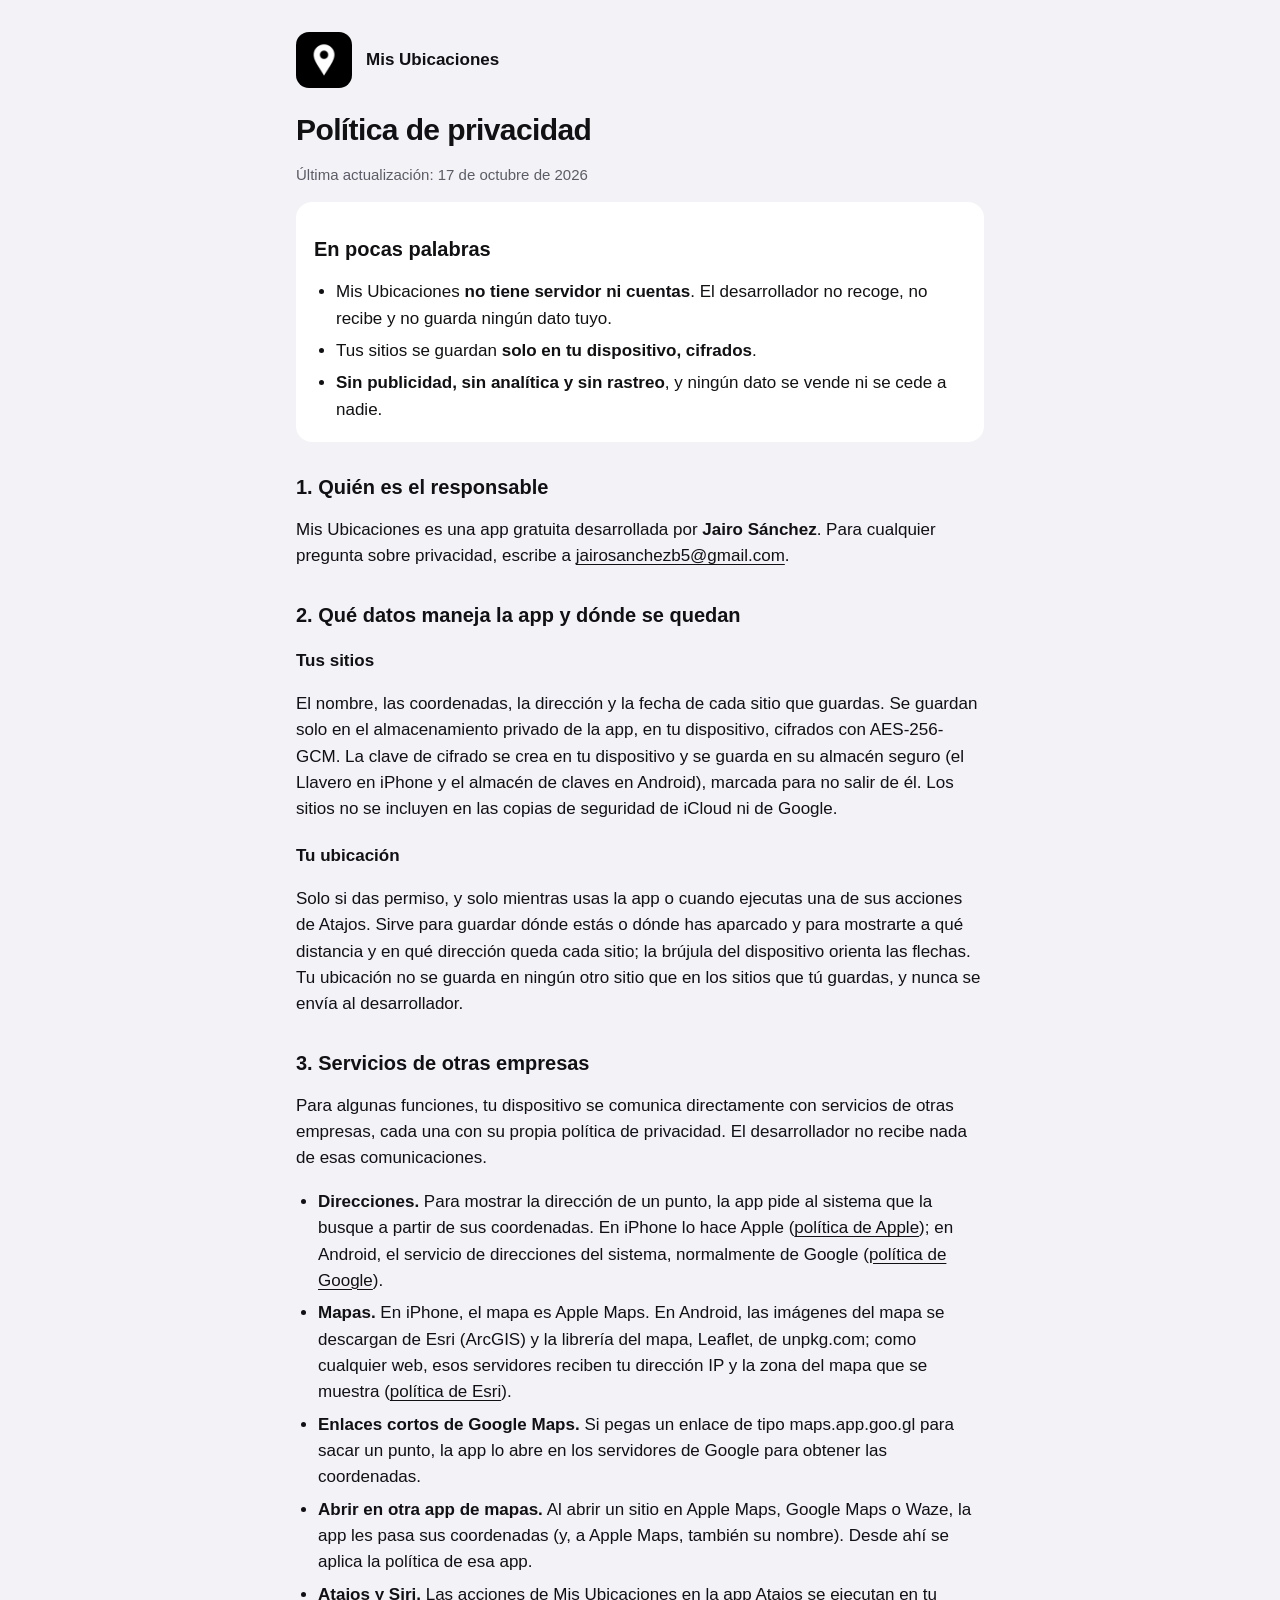
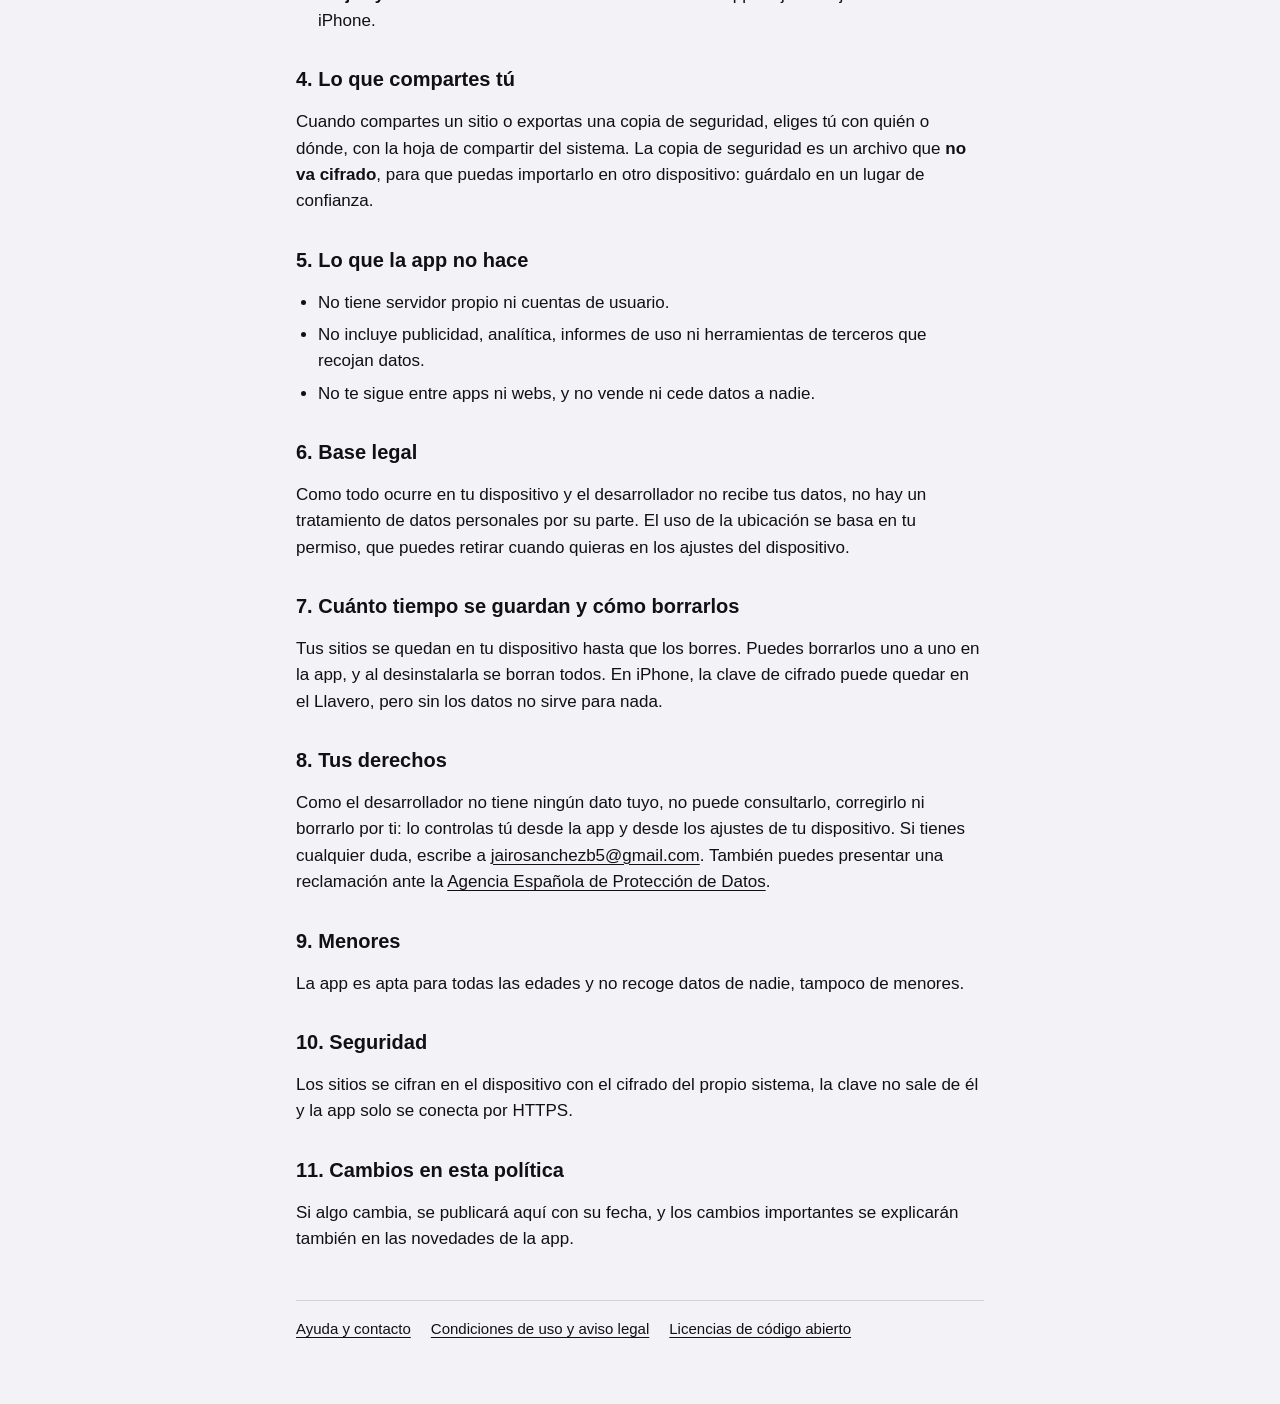
==== privacidad/index.html @ 7cdb03bc "Ayuda, privacidad, condiciones y licencias de Mis Ubicaciones Co-Authored-By: Claude Opus 5.5 <norep" ====
<!doctype html>
<html lang="es">
  <head>
    <meta charset="utf-8" />
    <meta name="viewport" content="width=device-width, initial-scale=1" />
    <title>Política de privacidad · Mis Ubicaciones</title>
    <meta name="description" content="Qué datos maneja Mis Ubicaciones y dónde se quedan: en tu dispositivo, cifrados." />
    <link rel="stylesheet" href="../estilo.css" />
    <link rel="icon" href="../icono.png" />
  </head>
  <body>
    <main>
      <a class="app" href="../">
        <img src="../icono.png" alt="" />
        <span>Mis Ubicaciones</span>
      </a>

      <h1>Política de privacidad</h1>
      <p class="nota">Última actualización: 17 de octubre de 2026</p>

      <section class="tarjeta">
        <h2>En pocas palabras</h2>
        <ul>
          <li>
            Mis Ubicaciones <strong>no tiene servidor ni cuentas</strong>. El desarrollador no
            recoge, no recibe y no guarda ningún dato tuyo.
          </li>
          <li>Tus sitios se guardan <strong>solo en tu dispositivo, cifrados</strong>.</li>
          <li>
            <strong>Sin publicidad, sin analítica y sin rastreo</strong>, y ningún dato se vende ni
            se cede a nadie.
          </li>
        </ul>
      </section>

      <h2>1. Quién es el responsable</h2>
      <p>
        Mis Ubicaciones es una app gratuita desarrollada por <strong>Jairo Sánchez</strong>. Para
        cualquier pregunta sobre privacidad, escribe a
        <a href="mailto:jairosanchezb5@gmail.com">jairosanchezb5@gmail.com</a>.
      </p>

      <h2>2. Qué datos maneja la app y dónde se quedan</h2>
      <h3>Tus sitios</h3>
      <p>
        El nombre, las coordenadas, la dirección y la fecha de cada sitio que guardas. Se guardan
        solo en el almacenamiento privado de la app, en tu dispositivo, cifrados con AES-256-GCM.
        La clave de cifrado se crea en tu dispositivo y se guarda en su almacén seguro (el Llavero
        en iPhone y el almacén de claves en Android), marcada para no salir de él. Los sitios no se
        incluyen en las copias de seguridad de iCloud ni de Google.
      </p>
      <h3>Tu ubicación</h3>
      <p>
        Solo si das permiso, y solo mientras usas la app o cuando ejecutas una de sus acciones de
        Atajos. Sirve para guardar dónde estás o dónde has aparcado y para mostrarte a qué distancia
        y en qué dirección queda cada sitio; la brújula del dispositivo orienta las flechas. Tu
        ubicación no se guarda en ningún otro sitio que en los sitios que tú guardas, y nunca se
        envía al desarrollador.
      </p>

      <h2>3. Servicios de otras empresas</h2>
      <p>
        Para algunas funciones, tu dispositivo se comunica directamente con servicios de otras
        empresas, cada una con su propia política de privacidad. El desarrollador no recibe nada de
        esas comunicaciones.
      </p>
      <ul>
        <li>
          <strong>Direcciones.</strong> Para mostrar la dirección de un punto, la app pide al
          sistema que la busque a partir de sus coordenadas. En iPhone lo hace Apple
          (<a href="https://www.apple.com/es/legal/privacy/es/">política de Apple</a>); en Android,
          el servicio de direcciones del sistema, normalmente de Google
          (<a href="https://policies.google.com/privacy?hl=es">política de Google</a>).
        </li>
        <li>
          <strong>Mapas.</strong> En iPhone, el mapa es Apple Maps. En Android, las imágenes del mapa
          se descargan de Esri (ArcGIS) y la librería del mapa, Leaflet, de unpkg.com; como
          cualquier web, esos servidores reciben tu dirección IP y la zona del mapa que se muestra
          (<a href="https://www.esri.com/en-us/privacy/overview">política de Esri</a>).
        </li>
        <li>
          <strong>Enlaces cortos de Google Maps.</strong> Si pegas un enlace de tipo
          maps.app.goo.gl para sacar un punto, la app lo abre en los servidores de Google para
          obtener las coordenadas.
        </li>
        <li>
          <strong>Abrir en otra app de mapas.</strong> Al abrir un sitio en Apple Maps, Google Maps
          o Waze, la app les pasa sus coordenadas (y, a Apple Maps, también su nombre). Desde ahí se
          aplica la política de esa app.
        </li>
        <li>
          <strong>Atajos y Siri.</strong> Las acciones de Mis Ubicaciones en la app Atajos se
          ejecutan en tu iPhone.
        </li>
      </ul>

      <h2>4. Lo que compartes tú</h2>
      <p>
        Cuando compartes un sitio o exportas una copia de seguridad, eliges tú con quién o dónde,
        con la hoja de compartir del sistema. La copia de seguridad es un archivo que
        <strong>no va cifrado</strong>, para que puedas importarlo en otro dispositivo: guárdalo en
        un lugar de confianza.
      </p>

      <h2>5. Lo que la app no hace</h2>
      <ul>
        <li>No tiene servidor propio ni cuentas de usuario.</li>
        <li>
          No incluye publicidad, analítica, informes de uso ni herramientas de terceros que recojan
          datos.
        </li>
        <li>No te sigue entre apps ni webs, y no vende ni cede datos a nadie.</li>
      </ul>

      <h2>6. Base legal</h2>
      <p>
        Como todo ocurre en tu dispositivo y el desarrollador no recibe tus datos, no hay un
        tratamiento de datos personales por su parte. El uso de la ubicación se basa en tu permiso,
        que puedes retirar cuando quieras en los ajustes del dispositivo.
      </p>

      <h2>7. Cuánto tiempo se guardan y cómo borrarlos</h2>
      <p>
        Tus sitios se quedan en tu dispositivo hasta que los borres. Puedes borrarlos uno a uno en
        la app, y al desinstalarla se borran todos. En iPhone, la clave de cifrado puede quedar en
        el Llavero, pero sin los datos no sirve para nada.
      </p>

      <h2>8. Tus derechos</h2>
      <p>
        Como el desarrollador no tiene ningún dato tuyo, no puede consultarlo, corregirlo ni
        borrarlo por ti: lo controlas tú desde la app y desde los ajustes de tu dispositivo. Si
        tienes cualquier duda, escribe a
        <a href="mailto:jairosanchezb5@gmail.com">jairosanchezb5@gmail.com</a>. También puedes
        presentar una reclamación ante la
        <a href="https://www.aepd.es/">Agencia Española de Protección de Datos</a>.
      </p>

      <h2>9. Menores</h2>
      <p>La app es apta para todas las edades y no recoge datos de nadie, tampoco de menores.</p>

      <h2>10. Seguridad</h2>
      <p>
        Los sitios se cifran en el dispositivo con el cifrado del propio sistema, la clave no sale
        de él y la app solo se conecta por HTTPS.
      </p>

      <h2>11. Cambios en esta política</h2>
      <p>
        Si algo cambia, se publicará aquí con su fecha, y los cambios importantes se explicarán
        también en las novedades de la app.
      </p>

      <nav class="pie" aria-label="Más información">
        <a href="../">Ayuda y contacto</a>
        <a href="../condiciones/">Condiciones de uso y aviso legal</a>
        <a href="../licencias/">Licencias de código abierto</a>
      </nav>
    </main>
  </body>
</html>
---- estilo.css ----
/* Web de Mis Ubicaciones: solo HTML y CSS, sin fuentes, scripts ni analítica externos. */
:root {
  color-scheme: light dark;
  --fondo: #f2f2f7;
  --superficie: #ffffff;
  --texto: #111114;
  --secundario: #5c5c66;
  --borde: rgba(60, 60, 67, 0.18);
}

@media (prefers-color-scheme: dark) {
  :root {
    --fondo: #000000;
    --superficie: #1c1c1e;
    --texto: #f4f4f6;
    --secundario: #a1a1aa;
    --borde: rgba(84, 84, 88, 0.6);
  }
}

* {
  box-sizing: border-box;
}

body {
  margin: 0;
  background: var(--fondo);
  color: var(--texto);
  font: 17px/1.55 -apple-system, BlinkMacSystemFont, 'Segoe UI', Roboto, 'Helvetica Neue', Arial,
    sans-serif;
  -webkit-text-size-adjust: 100%;
}

main {
  max-width: 720px;
  margin: 0 auto;
  padding: 32px 16px 64px;
}

.app {
  display: flex;
  align-items: center;
  gap: 14px;
  margin-bottom: 8px;
  color: inherit;
  text-decoration: none;
}

.app img {
  width: 56px;
  height: 56px;
  border-radius: 13px;
}

.app span {
  font-weight: 600;
}

h1 {
  font-size: 30px;
  line-height: 1.2;
  letter-spacing: -0.02em;
  margin: 24px 0 4px;
}

h2 {
  font-size: 20px;
  line-height: 1.3;
  margin: 32px 0 8px;
}

h3 {
  font-size: 17px;
  margin: 20px 0 4px;
}

.nota {
  color: var(--secundario);
  font-size: 15px;
}

.tarjeta {
  background: var(--superficie);
  border-radius: 16px;
  padding: 2px 18px;
  margin: 16px 0;
}

a {
  color: inherit;
  text-decoration-thickness: 1px;
  text-underline-offset: 3px;
}

ul {
  padding-left: 22px;
}

li + li {
  margin-top: 6px;
}

nav.pie {
  margin-top: 48px;
  padding-top: 16px;
  border-top: 1px solid var(--borde);
  display: flex;
  flex-wrap: wrap;
  gap: 8px 20px;
  font-size: 15px;
}

pre {
  white-space: pre-wrap;
  word-break: break-word;
  font-size: 12.5px;
  line-height: 1.45;
  background: var(--superficie);
  padding: 12px 14px;
  border-radius: 12px;
}

details {
  background: var(--superficie);
  border-radius: 12px;
  padding: 10px 14px;
  margin: 8px 0;
}

summary {
  cursor: pointer;
  font-weight: 600;
}

table {
  width: 100%;
  border-collapse: collapse;
  font-size: 15px;
}

th,
td {
  text-align: left;
  padding: 6px 8px 6px 0;
  border-bottom: 1px solid var(--borde);
  vertical-align: top;
}
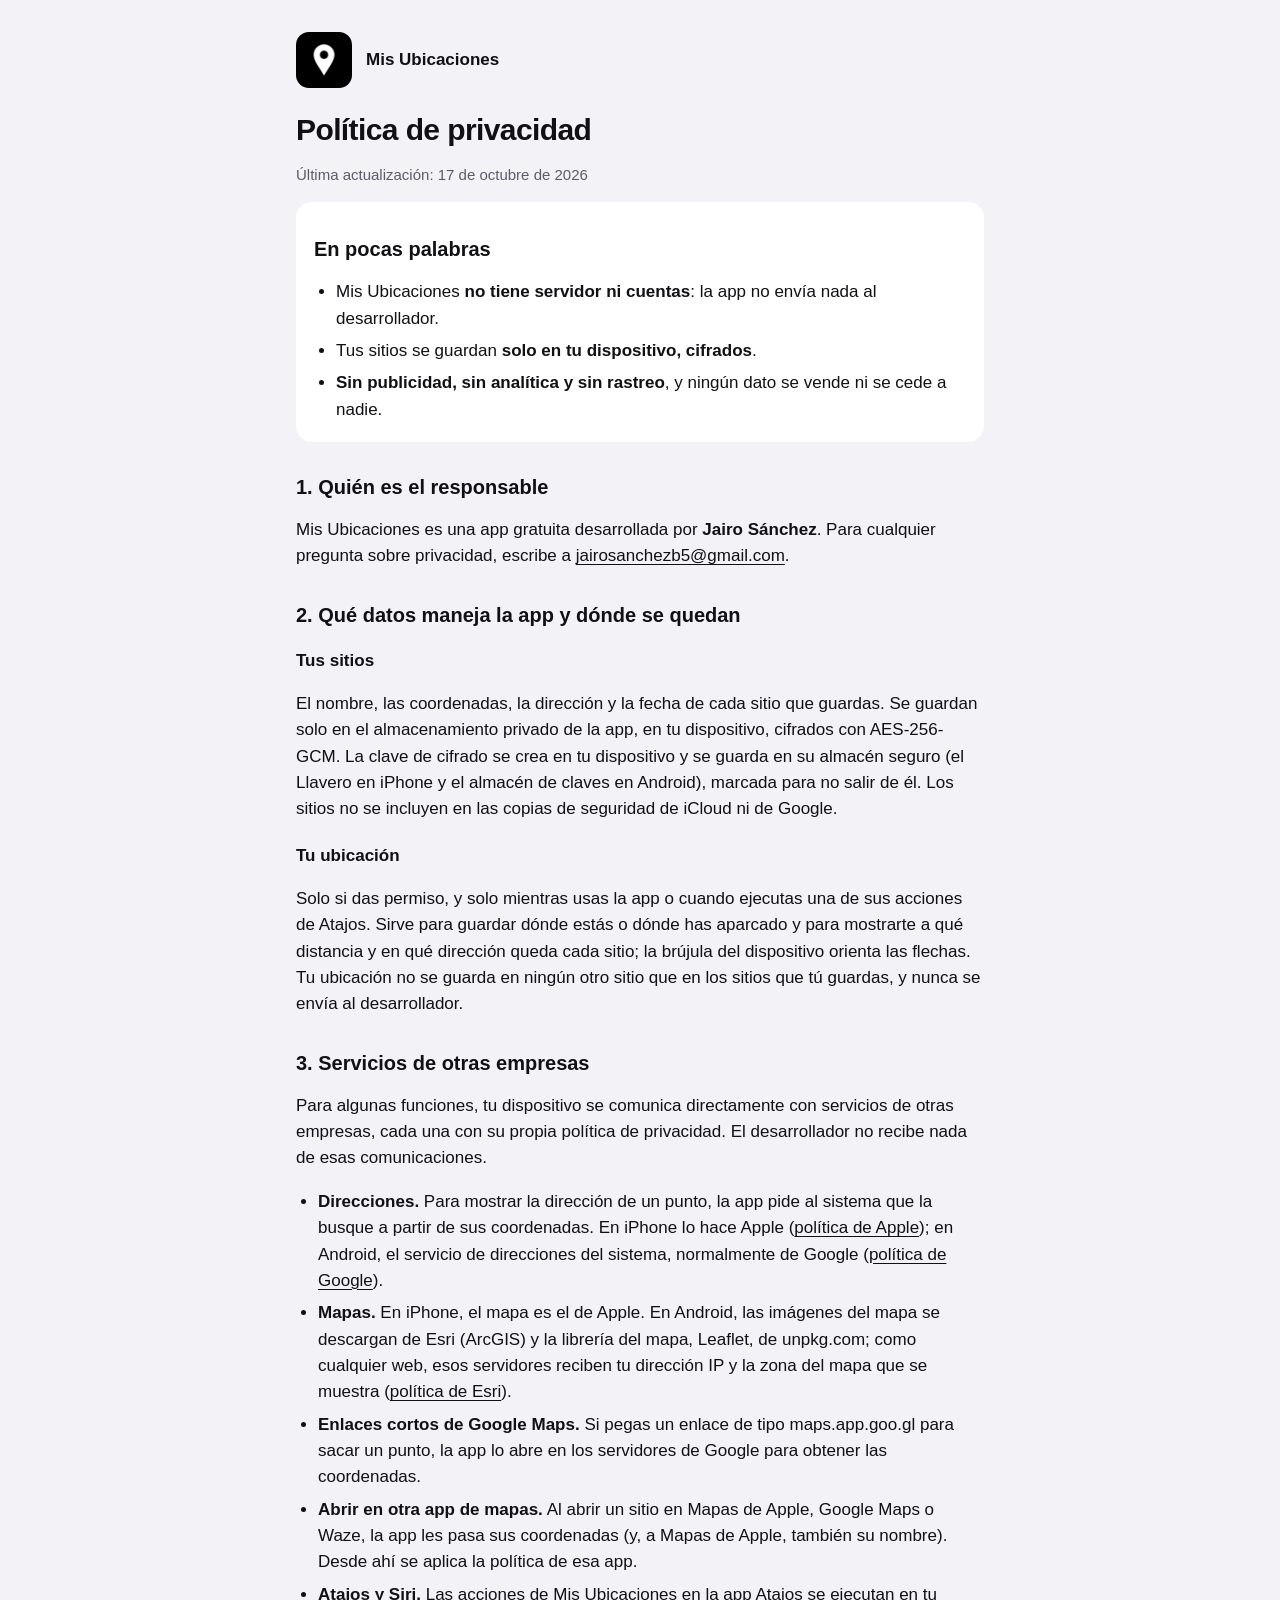
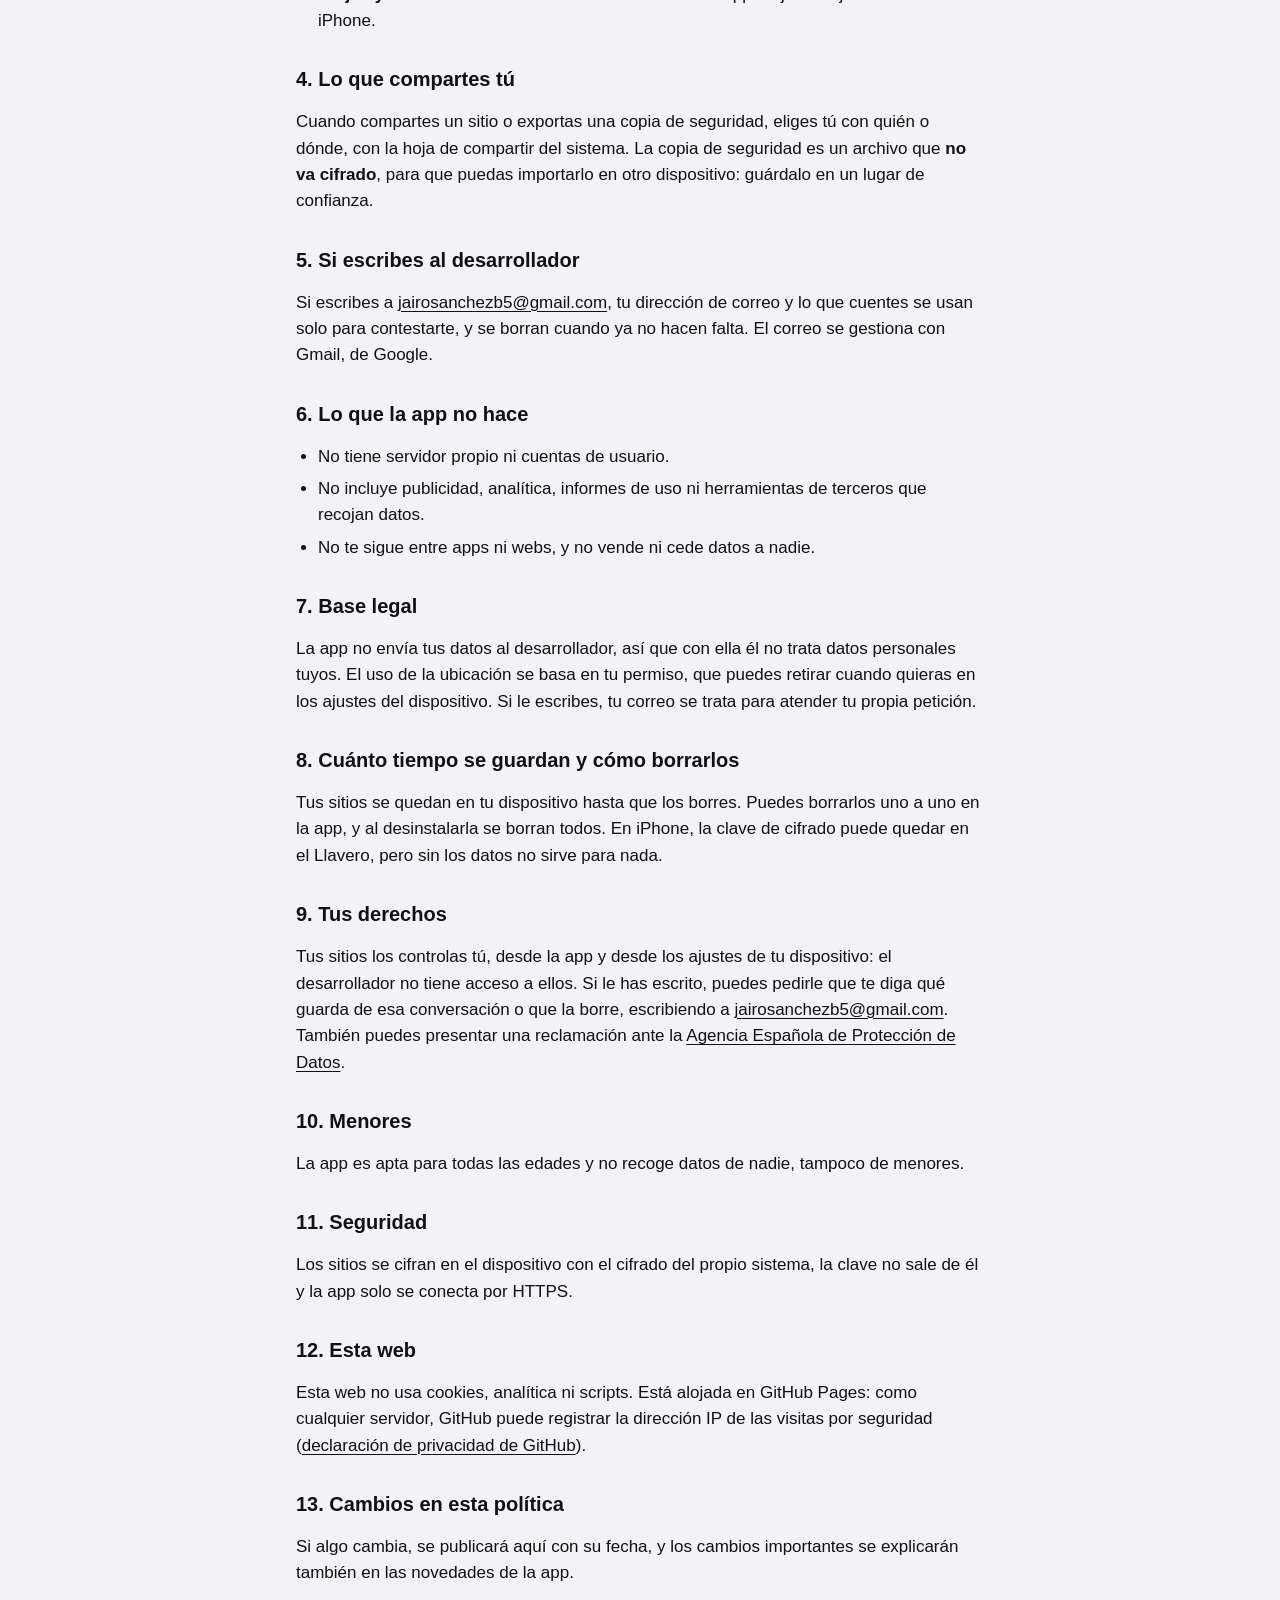
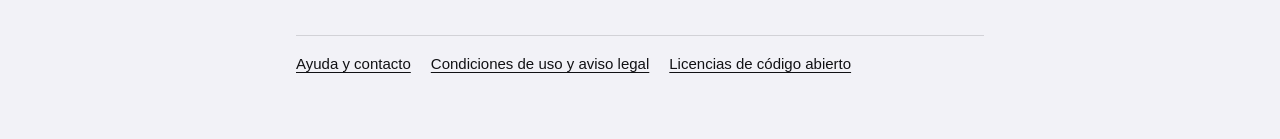
==== commit b42187cb: "Privacidad: correos al desarrollador y alojamiento de la web Co-Authored-By: Claude Opus 5.5 <norepl" ====
--- a/privacidad/index.html
+++ b/privacidad/index.html
@@ -22,8 +22,8 @@
         <h2>En pocas palabras</h2>
         <ul>
           <li>
-            Mis Ubicaciones <strong>no tiene servidor ni cuentas</strong>. El desarrollador no
-            recoge, no recibe y no guarda ningún dato tuyo.
+            Mis Ubicaciones <strong>no tiene servidor ni cuentas</strong>: la app no envía nada al
+            desarrollador.
           </li>
           <li>Tus sitios se guardan <strong>solo en tu dispositivo, cifrados</strong>.</li>
           <li>
@@ -73,8 +73,8 @@
           (<a href="https://policies.google.com/privacy?hl=es">política de Google</a>).
         </li>
         <li>
-          <strong>Mapas.</strong> En iPhone, el mapa es Apple Maps. En Android, las imágenes del mapa
-          se descargan de Esri (ArcGIS) y la librería del mapa, Leaflet, de unpkg.com; como
+          <strong>Mapas.</strong> En iPhone, el mapa es el de Apple. En Android, las imágenes del
+          mapa se descargan de Esri (ArcGIS) y la librería del mapa, Leaflet, de unpkg.com; como
           cualquier web, esos servidores reciben tu dirección IP y la zona del mapa que se muestra
           (<a href="https://www.esri.com/en-us/privacy/overview">política de Esri</a>).
         </li>
@@ -84,9 +84,9 @@
           obtener las coordenadas.
         </li>
         <li>
-          <strong>Abrir en otra app de mapas.</strong> Al abrir un sitio en Apple Maps, Google Maps
-          o Waze, la app les pasa sus coordenadas (y, a Apple Maps, también su nombre). Desde ahí se
-          aplica la política de esa app.
+          <strong>Abrir en otra app de mapas.</strong> Al abrir un sitio en Mapas de Apple, Google
+          Maps o Waze, la app les pasa sus coordenadas (y, a Mapas de Apple, también su nombre).
+          Desde ahí se aplica la política de esa app.
         </li>
         <li>
           <strong>Atajos y Siri.</strong> Las acciones de Mis Ubicaciones en la app Atajos se
@@ -102,7 +102,14 @@
         un lugar de confianza.
       </p>
 
-      <h2>5. Lo que la app no hace</h2>
+      <h2>5. Si escribes al desarrollador</h2>
+      <p>
+        Si escribes a <a href="mailto:jairosanchezb5@gmail.com">jairosanchezb5@gmail.com</a>, tu
+        dirección de correo y lo que cuentes se usan solo para contestarte, y se borran cuando ya no
+        hacen falta. El correo se gestiona con Gmail, de Google.
+      </p>
+
+      <h2>6. Lo que la app no hace</h2>
       <ul>
         <li>No tiene servidor propio ni cuentas de usuario.</li>
         <li>
@@ -112,40 +119,49 @@
         <li>No te sigue entre apps ni webs, y no vende ni cede datos a nadie.</li>
       </ul>
 
-      <h2>6. Base legal</h2>
+      <h2>7. Base legal</h2>
       <p>
-        Como todo ocurre en tu dispositivo y el desarrollador no recibe tus datos, no hay un
-        tratamiento de datos personales por su parte. El uso de la ubicación se basa en tu permiso,
-        que puedes retirar cuando quieras en los ajustes del dispositivo.
+        La app no envía tus datos al desarrollador, así que con ella él no trata datos personales
+        tuyos. El uso de la ubicación se basa en tu permiso, que puedes retirar cuando quieras en los
+        ajustes del dispositivo. Si le escribes, tu correo se trata para atender tu propia petición.
       </p>
 
-      <h2>7. Cuánto tiempo se guardan y cómo borrarlos</h2>
+      <h2>8. Cuánto tiempo se guardan y cómo borrarlos</h2>
       <p>
         Tus sitios se quedan en tu dispositivo hasta que los borres. Puedes borrarlos uno a uno en
         la app, y al desinstalarla se borran todos. En iPhone, la clave de cifrado puede quedar en
         el Llavero, pero sin los datos no sirve para nada.
       </p>
 
-      <h2>8. Tus derechos</h2>
+      <h2>9. Tus derechos</h2>
       <p>
-        Como el desarrollador no tiene ningún dato tuyo, no puede consultarlo, corregirlo ni
-        borrarlo por ti: lo controlas tú desde la app y desde los ajustes de tu dispositivo. Si
-        tienes cualquier duda, escribe a
+        Tus sitios los controlas tú, desde la app y desde los ajustes de tu dispositivo: el
+        desarrollador no tiene acceso a ellos. Si le has escrito, puedes pedirle que te diga qué
+        guarda de esa conversación o que la borre, escribiendo a
         <a href="mailto:jairosanchezb5@gmail.com">jairosanchezb5@gmail.com</a>. También puedes
         presentar una reclamación ante la
         <a href="https://www.aepd.es/">Agencia Española de Protección de Datos</a>.
       </p>
 
-      <h2>9. Menores</h2>
+      <h2>10. Menores</h2>
       <p>La app es apta para todas las edades y no recoge datos de nadie, tampoco de menores.</p>
 
-      <h2>10. Seguridad</h2>
+      <h2>11. Seguridad</h2>
       <p>
         Los sitios se cifran en el dispositivo con el cifrado del propio sistema, la clave no sale
         de él y la app solo se conecta por HTTPS.
       </p>
 
-      <h2>11. Cambios en esta política</h2>
+      <h2>12. Esta web</h2>
+      <p>
+        Esta web no usa cookies, analítica ni scripts. Está alojada en GitHub Pages: como cualquier
+        servidor, GitHub puede registrar la dirección IP de las visitas por seguridad
+        (<a href="https://docs.github.com/es/site-policy/privacy-policies/github-general-privacy-statement"
+          >declaración de privacidad de GitHub</a
+        >).
+      </p>
+
+      <h2>13. Cambios en esta política</h2>
       <p>
         Si algo cambia, se publicará aquí con su fecha, y los cambios importantes se explicarán
         también en las novedades de la app.
